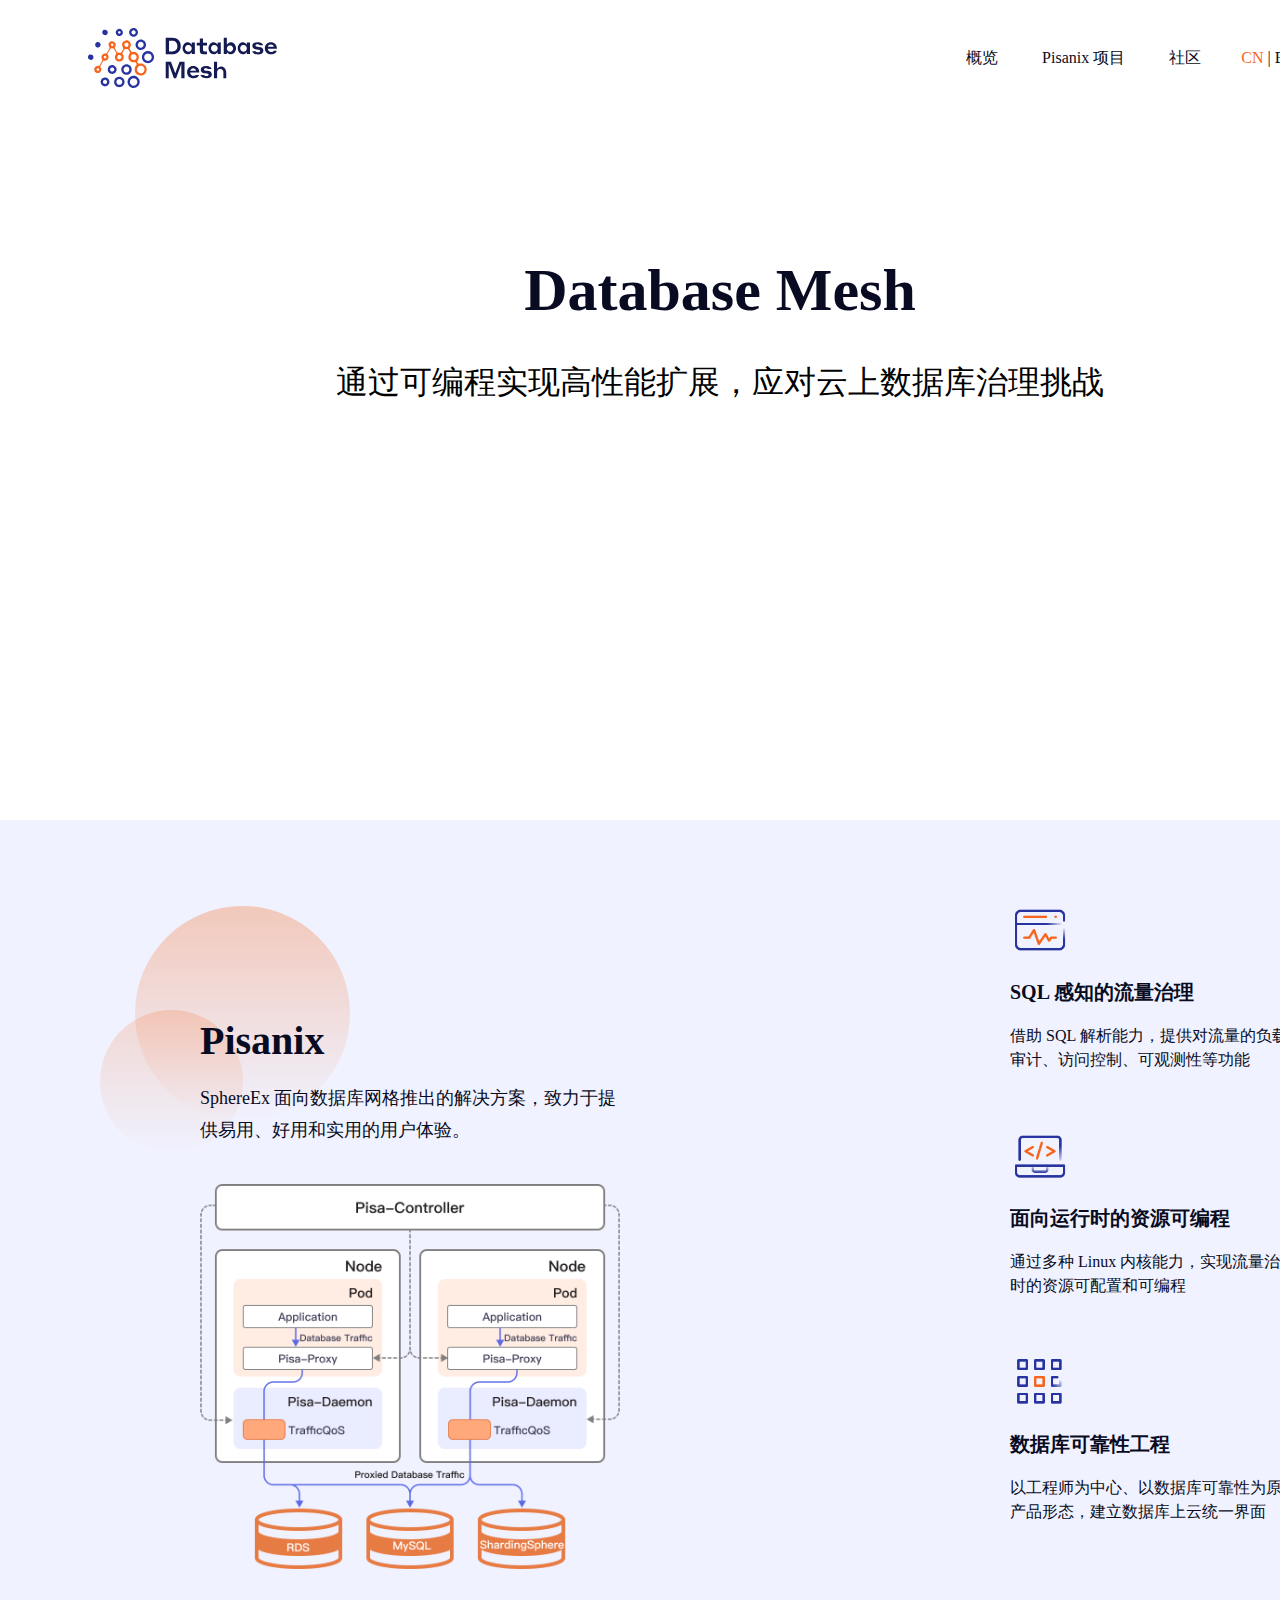
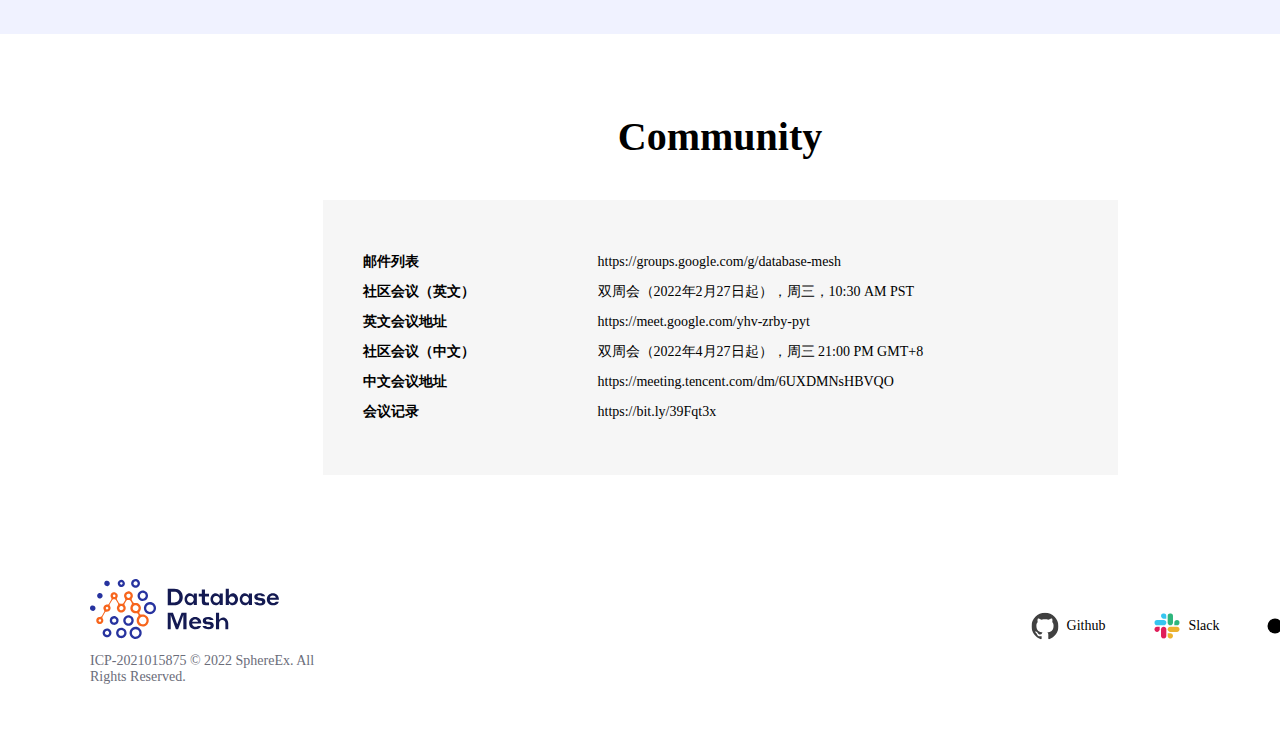
==== index_zh.html @ c69a696e "feat:update zh content" ====
<!--
 * @Author: your name
 * @Date: 2022-04-26 18:45:54
 * @LastEditTime: 2022-05-18 14:21:58
 * @LastEditors: Please set LastEditors
 * @Description: 打开koroFileHeader查看配置 进行设置: https://github.com/OBKoro1/koro1FileHeader/wiki/%E9%85%8D%E7%BD%AE
 * @FilePath: /discourse/Users/david/Documents/expmle/official-site/index_zh.html
-->
<html lang="en">
<head>
    <meta charset="UTF-8" />
    <meta http-equiv="X-UA-Compatible" content="IE=edge" />
    <meta name="viewport" content="width=device-width,initial-scale=1.0,maximum-scale=1.0,user-scalable=0" />
    <title>Database Mesh</title>
    <link rel="icon" href="/favicon/favicon-32x32.png">
    <link rel="stylesheet" href="./style/style.css">
</head>
<body>
    <nav>
        <div class="wrap">
            <img src="images/Logo Group.svg" alt="logo" class="logo"/>
            <div class="links">
                <div class="menu">
                    <a href="#overview">概览</a>
                    <a href="#pisanix">Pisanix 项目</a>
                    <a href="#community">社区</a>
                </div>
                <div class="lang">
                    <a class="active" href="#">CN</a>
                    <span>|</span>
                    <a href="/index.html">EN</a>
                </div>
                <a href="https://github.com/database-mesh/pisanix" class="github">
                    <img src="https://img.shields.io/github/stars/database-mesh/pisanix.svg?style=social&label=Star"/>
                </a>
            </div>
            <div class="iconMenu"></div>
        </div>
    </nav>

    <section class="overview" id="overview">
        <div class="banner" id="banner"></div>
        <div class="wrap content">
            <h2 class="title">Database Mesh</h2>
            <!-- <p class="sub-title">What is Database Mesh ?</p> -->
            <p class="sub-title">通过可编程实现高性能扩展，应对云上数据库治理挑战</p>
            <!-- <p>减轻开发人员的心智负担，提高开发效率，提供透明和无感的数据库基础设施使用体验 
                以可配置、可插拔、可编程的方式，实现一个覆盖数据库流量、运行时资源和稳定性保障等方面的治理框架 
                为异构数据源、云原生数据库、分布式数据库和 Serverless 数据库等数据库领域的典型场景提供标准的使用界面</p> -->
        </div>
    </section>
    
    <section class="pisanix" id="pisanix">
        <div class="wrap">
            <div class="pisanix-introduce">
                <h3>Pisanix</h3>
                <p>SphereEx 面向数据库网格推出的解决方案，致力于提供易用、好用和实用的用户体验。</p>
                <!-- <div>
                    <img src="images/pisanix-arch.png" />
                </div> -->
                <img src="images/pisanix-arch.png" />
            </div>
            <div class="features">
                <div class="features-item">
                    <img src="images/pisanix-ico1.png" />
                    <p class="title">SQL 感知的流量治理</p>
                    <p>借助 SQL 解析能力，提供对流量的负载均衡、审计、访问控制、可观测性等功能 </p>
                </div>
                <div class="features-item">
                    <img src="images/pisanix-ico2.png" />
                    <p class="title">面向运行时的资源可编程</p>
                    <p>通过多种 Linux 内核能力，实现流量治理运行时的资源可配置和可编程</p>
                </div>
                <div class="features-item">
                    <img src="images/DBRE.png" />
                    <p class="title">数据库可靠性工程</p>
                    <p>以工程师为中心、以数据库可靠性为原则设计产品形态，建立数据库上云统一界面</p>
                </div>
            </div>
        </div>
    </section>

    <section class="wrap community" id="community">
        <h3>Community</h3>
        <div class="content">
            <p>
                <span>邮件列表</span>
                https://groups.google.com/g/database-mesh
            </p>
            <p>
                <span>社区会议（英文）</span>
                双周会（2022年2月27日起），周三，10:30 AM PST
            </p>
            <p><span>英文会议地址</span>https://meet.google.com/yhv-zrby-pyt</p>
            <p>
                <span>社区会议（中文）</span>
                双周会（2022年4月27日起），周三 21:00 PM GMT+8
            </p>
            <p><span>中文会议地址</span>https://meeting.tencent.com/dm/6UXDMNsHBVQO</p>
            <!-- <p>
                <span>Meeting invite</span>
                https://meet.google.com/yhv-zrby-pyt
            </p> -->
            <p>
                <span>会议记录</span>
                https://bit.ly/39Fqt3x
            </p>
        </div>
    </section>

    <footer>
        <div class="wrap">
            <div class="links">
                <a href="https://github.com/database-mesh"><img src="./images/github.svg" /> Github</a>
                <!-- <a href=""><img src="./images/twitter.svg" /> Twitter</a> -->
                <a href="https://databasemesh.slack.com"><img src="./images/slack.svg" /> Slack</a>
                <a href="https://medium.com/@database-mesh"><img src="./images/medium.svg" /> Medium</a>
                <!-- <a href=""><img src="./images/linkedin.svg" /> LinkedIn</a> -->
            </div>
            <div class="copyright">
                <img src="images/Logo Group.svg" />
                <p>ICP-2021015875
                    © 2022 SphereEx. All Rights Reserved.</p>
            </div>
        </div>
    </footer>

    <div class="mobileMenu">
        <header>
            <img src="images/Logo Group.svg" />
            <div class="close"></div>
        </header>
        <div class="mobile-menu-list">
            <a href="#overview">Overview</a>
            <a href="#pisanix">Pisanix</a>
            <a href="#community">Community</a>
        </div>
        <div class="lang-select">
            <span>Language</span>
            <div class="arrow-icon"></div>
        </div>
        <div class="lang-list">
            <a href="./index.html">EN</a>
            <a href="#">CN</a>
        </div>
        <a href="https://github.com/database-mesh/pisanix" class="github">
            <img src="https://img.shields.io/github/stars/database-mesh/pisanix.svg?style=social&label=Star"/>
        </a>
    </div>

    <script src="https://cdn.bootcdn.net/ajax/libs/jquery/3.2.1/jquery.min.js"></script>
  <script src="https://cdn.bootcdn.net/ajax/libs/three.js/r56/three.min.js"></script>
  <script type="text/javascript">
  var SEPARATION = 100,
    AMOUNTX = 50,
    AMOUNTY = 50;

  var container;
  var camera,
    scene,
    renderer;

  var particles,
    particle,
    count = 0;

  var mouseX = -800,
    mouseY = -500;

  var windowHalfX = window.innerWidth / 2;
  var windowHalfY = window.innerHeight / 2;


  function init(dom) {
    container = dom
    camera = new THREE.PerspectiveCamera(75, window.innerWidth / window.innerHeight, 1, 10000);
    camera.position.z = 1000;
    scene = new THREE.Scene();
    particles = new Array();
    var PI2 = Math.PI * 2;
    var material = new THREE.ParticleCanvasMaterial({
      color: '#f6651c',
      program: function(context) {
        context.beginPath();
        context.arc(0, 0, 1, 0, PI2, true);
        context.fill();
      }
    });
    var i = 0;
    for (var ix = 0; ix < AMOUNTX; ix++) {
      for (var iy = 0; iy < AMOUNTY; iy++) {
        particle = particles[i++] = new THREE.Particle(material);
        particle.position.x = ix * SEPARATION - ((AMOUNTX * SEPARATION) / 2);
        particle.position.z = iy * SEPARATION - ((AMOUNTY * SEPARATION) / 2);
        scene.add(particle);
      }
    }
    renderer = new THREE.CanvasRenderer();
    renderer.setSize(window.innerWidth, window.innerHeight);
    container.appendChild(renderer.domElement);
    // document.addEventListener('mousemove', onDocumentMouseMove, false);
    // document.addEventListener('touchstart', onDocumentTouchStart, false);
    // document.addEventListener('touchmove', onDocumentTouchMove, false);
    window.addEventListener('resize', onWindowResize, false);
  }

  function onWindowResize() {
    windowHalfX = window.innerWidth / 2;
    windowHalfY = window.innerHeight / 2;
    camera.aspect = window.innerWidth / window.innerHeight;
    camera.updateProjectionMatrix();
    renderer.setSize(window.innerWidth, window.innerHeight);
  }

  function onDocumentMouseMove(event) {
    mouseX = event.clientX - windowHalfX;
    mouseY = event.clientY - windowHalfY;
  }

  function onDocumentTouchStart(event) {
    if (event.touches.length === 1) {
      event.preventDefault();
      mouseX = event.touches[0].pageX - windowHalfX;
      mouseY = event.touches[0].pageY - windowHalfY;
    }
  }

  function onDocumentTouchMove(event) {
    if (event.touches.length === 1) {
      event.preventDefault();
      mouseX = event.touches[0].pageX - windowHalfX;
      mouseY = event.touches[0].pageY - windowHalfY;
    }
  }

  function animate() {
    requestAnimationFrame(animate);
    render();
  }

  function render() {
    camera.position.x += (mouseX - camera.position.x) * .05;
    camera.position.y += (-mouseY - camera.position.y) * .05;
    camera.lookAt(scene.position);
    var i = 0;
    for (var ix = 0; ix < AMOUNTX; ix++) {
      for (var iy = 0; iy < AMOUNTY; iy++) {
        particle = particles[i++];
        particle.position.y = (Math.sin((ix + count) * 0.3) * 50) + (Math.sin((iy + count) * 0.5) * 50);
        particle.scale.x = particle.scale.y = (Math.sin((ix + count) * 0.3) + 1) * 2 + (Math.sin((iy + count) * 0.5) + 1) * 2;
      }
    }
    renderer.render(scene, camera);
    count += 0.1;
  }
  let renderAnimation = (container) => {
    init(container);
    animate();
  }
  let domContainer = document.getElementById('banner')
  let a = renderAnimation(domContainer)

  let mobileMenu = $('.mobileMenu'),
  langList = $('.lang-list')
  $('.iconMenu').click(function(){
    mobileMenu.show()
  })

  mobileMenu.find('.close').click(function(){
    mobileMenu.hide()
  })
  
  $('.lang-select').click(function(){
      $(this).toggleClass('active')
      langList.toggleClass('show')
  })

  $('.mobileMenu a').click(function(){
    mobileMenu.hide()
  })
  </script>
</body>
</html>
---- style/style.css ----
@import url('./normalize.css');
*{
    touch-action:pan-y;
}
body{
    font-family: PingFang SC-Regular, PingFang SC;
    font-weight: 400;
    color: #000000;
    font-size: 14px;
}
.wrap{
    width:1440px;
    margin:0 auto;
    box-sizing: border-box;
}

nav{
    height:116px;
}
nav .wrap{
    height: 100%;
    box-sizing: border-box;
    padding:0 88px;
    display: flex;
    justify-content: space-between;
    align-items: center;
}
nav .logo{
    width: 190px;
    height: 60px;
}
nav .links{
    display: flex;
    font-size: 16px;
    color:#080B22;
}
nav .links a{
    color:#080B22;
    text-decoration: none;
}
nav .links a:hover,nav .links a.active{
    color:#F6651C;
}
nav .links .menu a{
    margin-right: 40px;
}
nav .links .github{
    margin-left: 40px;
}
nav .iconMenu{
    display: none;
    width: 40px;
    height: 40px;
    background: url('../images/menu.svg') no-repeat;
}

.overview {
    height: 684px;
    overflow: hidden;
    position: relative;
    align-items: center;
}
.overview .banner{
    position:absolute;
    height: 684px;
    box-shadow: 0 -10px 10px 5px #fff inset;
    top:100px;
}
.overview .content{
    padding:0 250px;
    text-align: center;
    position: relative;
    z-index: 2;
}

.overview .content .title{
    font-size: 60px;
    font-weight: bold;
    color: #080B22;
    line-height: 80px;
    margin-top:134px;
    margin-bottom: 30px;
}
.overview .content p{
    font-size: 16px;
    line-height: 22px;
}
.overview .content .sub-title{
    font-size: 32px;
    line-height: 40px;
}

.pisanix{
    margin-top: 20px;
    background-color: #F0F2FF;
}

.pisanix .wrap{
    display: flex;
    padding:80px 100px 56px 100px;
    background:url('../images/Group\ 1027.svg') no-repeat 100px 86px;
    justify-content: space-between;
    color: #080B22;
}

.pisanix .pisanix-introduce{
    width: 420px;
    padding:118px 0 0 100px;
}

.pisanix .pisanix-introduce h3{
    font-size: 40px;
    margin:0;
}

.pisanix .pisanix-introduce p{
    font-size: 18px;
    line-height: 32px;
}

.pisanix .pisanix-introduce img{
    width: 100%;
    margin-top:20px;
}

.pisanix .features-item{
    width: 330px;
    margin-left: 30px;
    margin-bottom: 54px;
}
.pisanix .features-item img{
    width: 60px;
}
.pisanix .features-item .title{
    font-size: 20px;
    font-weight: bold;
}
.pisanix .features-item p{
    font-size: 16px;
    line-height: 24px;
}


.community{
    padding:80px 0 0;
}
.community h3{
    font-size: 40px;
    font-weight: bold;
    text-align: center;
    margin:0 0 40px;
}
.community .content{
    width: 715px;
    background-color: #F6F6F6;
    padding:40px;
    margin: 0 auto;
}
.community .content p span{
    float:left;
    width: 195px;
    margin-right: 40px;
    font-weight: bold;
}

footer{
    margin-top:80px;
    margin-bottom: 40px;
}
footer .wrap{
    display: flex;
    justify-content: space-between;
    flex-direction: row-reverse;
    align-items: center;
    padding:0 90px;
}
footer links{

}
footer .links a{
    color: #000000;
    text-decoration: none;
    margin-right: 40px;
}
footer .links a:last-child{
    margin-right: 0;
}
footer .links a img{
    vertical-align: middle;
    height: 36px;
    margin-top:-2px;
}
footer .copyright{
    width: 250px;
    color: #6B6D7A;
    margin-top: 24px;
}

.mobileMenu{
    position: fixed;
    z-index: 88888;
    left: 0;
    top: 0;
    right: 0;
    bottom: 0;
    background-color: white;
    overflow: auto;
    display: none;
}
.mobileMenu header{
    padding:20px;
    display: flex;
    justify-content: space-between;
    align-items: center;
}
.mobileMenu header img{
    height: 38px;
}
.mobileMenu header .close{
    width: 40px;
    height: 40px;
    background: url('../images/x.svg') no-repeat;
    cursor: pointer;
}
.mobileMenu .mobile-menu-list{
    padding:24px;
}
.mobileMenu .mobile-menu-list a{
    display: block;
    height: 50px;
    line-height: 50px;
    color:#000;
    font-size: 16px;
    text-decoration: none;
}

.mobileMenu .lang-select{
    padding:0 24px;
    display: flex;
    justify-content: space-between;
    height: 50px;
    font-size: 16px;
    align-items: center;
}
.mobileMenu .lang-select .arrow-icon{
    background: url('../images/arrow.svg') no-repeat center center;
    width: 40px;
    height: 40px;
    transition: all .3s ease;
}
.mobileMenu .lang-select.active .arrow-icon{
    transform: rotate(90deg);
}
.mobileMenu .lang-list{
    padding:0 48px;
    height: 0;
    overflow: hidden;
    transition: all .3s ease;
}
.mobileMenu .lang-list.show{
    height: 100px;
}
.mobileMenu .lang-list a{
    display: block;
    height: 50px;
    line-height: 50px;
    color: #000;
    text-decoration: none;
}
.mobileMenu .github{
    display: block;
    padding:24px;
    margin-top: 10px;
}
.mobileMenu .github img{
    height: 30px;
}

@media screen and (max-width: 1200px) {
    .wrap{
        width: 100%;
    }
}
@media screen and (max-width: 900px){
    nav{
        height: 60px;
    }
    nav .wrap{
        padding:20px;
        height: auto;
    }
    nav .wrap .logo{
        height: 38px;
        width: auto;
    }
    nav .wrap .links{
        display: none;
    }
    nav .wrap .iconMenu{
        display: block;
    }

    .overview .content{
        padding:0 20px;
    }
    .overview .banner{
        top:275px;
        /* display: none; */
    }

    .pisanix{
        margin-top: 0;
    }
    .pisanix .wrap{
        padding: 80px 24px 16px;
        background-position: center 60px;
        background-size: 137px auto;
        flex-direction: column;
    }

    .pisanix .pisanix-introduce{
        width: auto;
        padding:80px 0 0;
        text-align: center;
    }

    .pisanix .pisanix-introduce h3{
        font-size: 24px;
    }

    .pisanix .pisanix-introduce p{
        line-height: 32px;
    }

    .pisanix .pisanix-introduce img{
        margin-bottom: 30px;
    }

    .pisanix .features{

    }

    .pisanix .features-item{
        margin-left: 0;
    }

    .community{
        padding-top: 40px;
    }

    .community .content{
        width: 300px;
        padding:16px;
    }

    .community .content p span{
    
        font-weight: bold;
        font-size: 14px;
        float: none;
        display: block;
        margin-bottom: 5px;
    }

    .community .content p{
        word-wrap: break-word;
        word-break: normal;
    }

    footer .wrap{
        padding: 0 24px;
        flex-direction: column;
        justify-content: left;
        align-items:flex-start;
    }

    footer .copyright img{
        height: 38px;
        margin-top: 64px;
    }
}
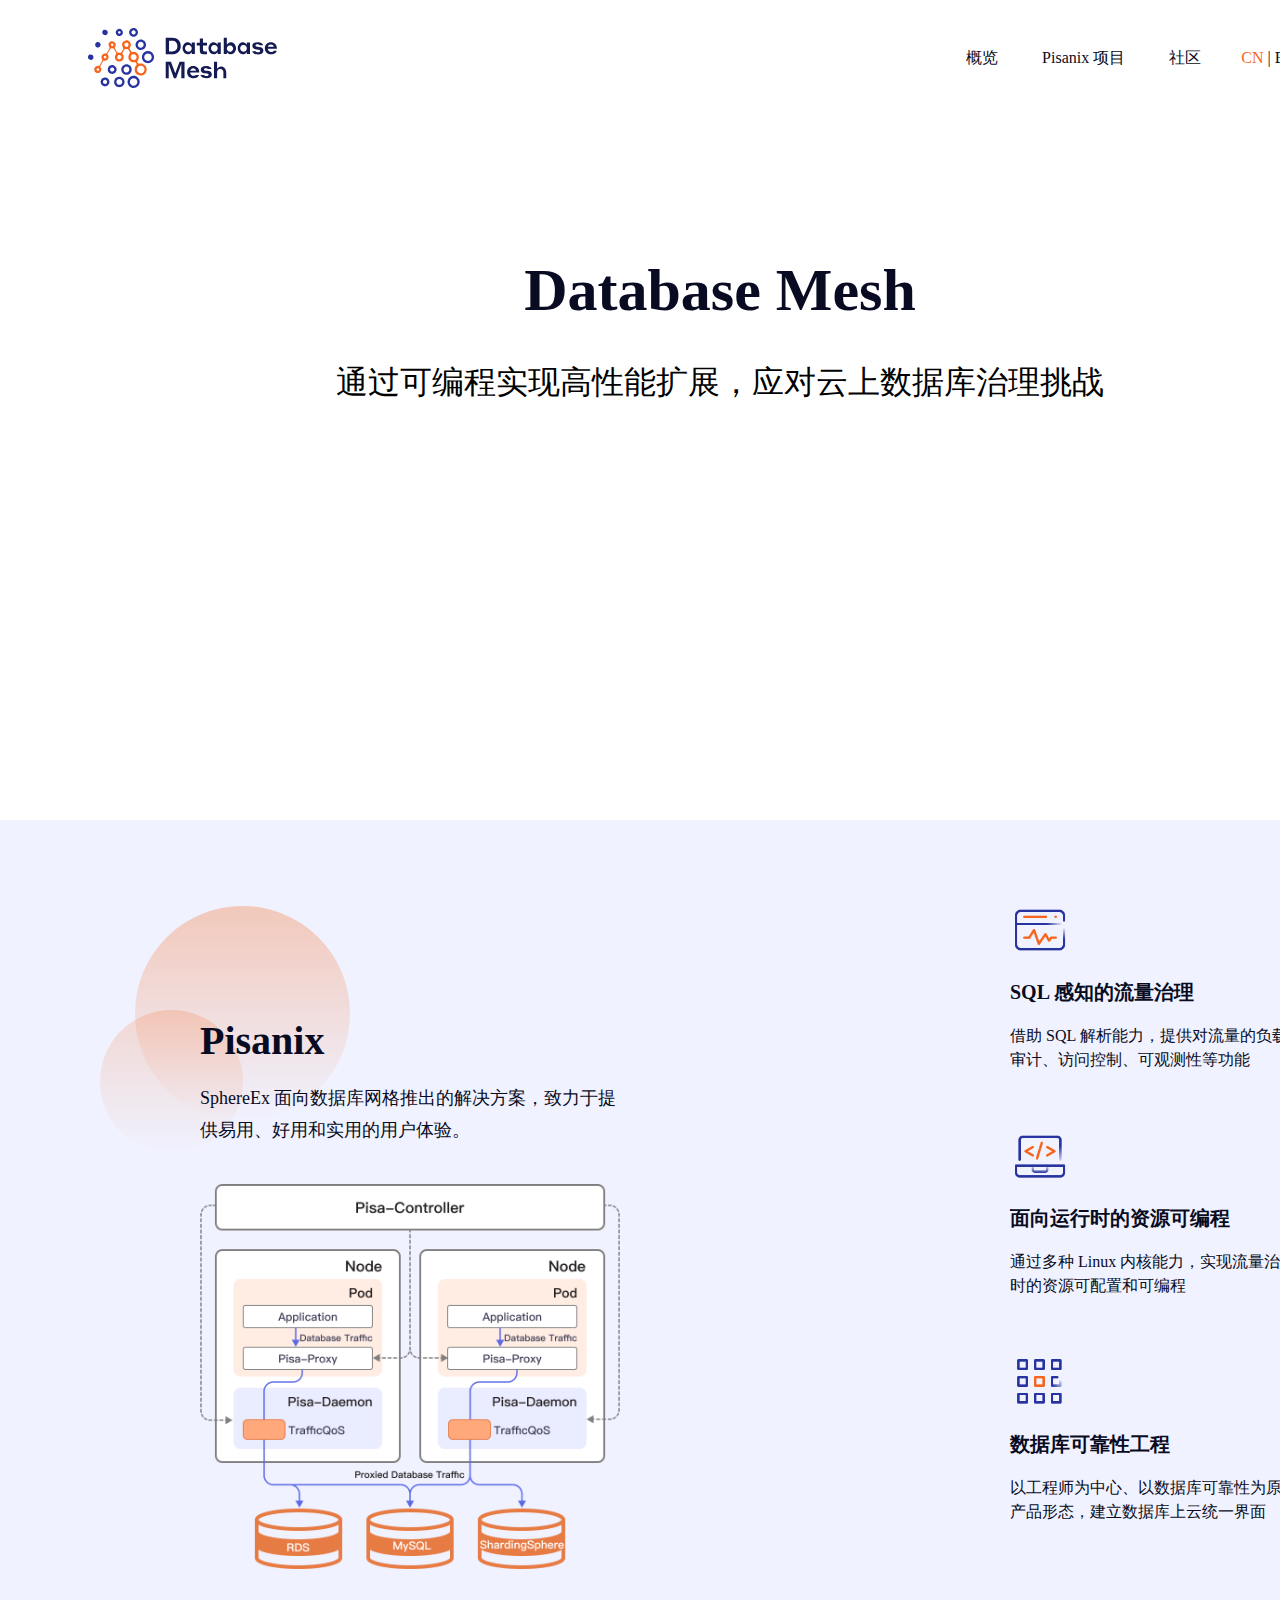
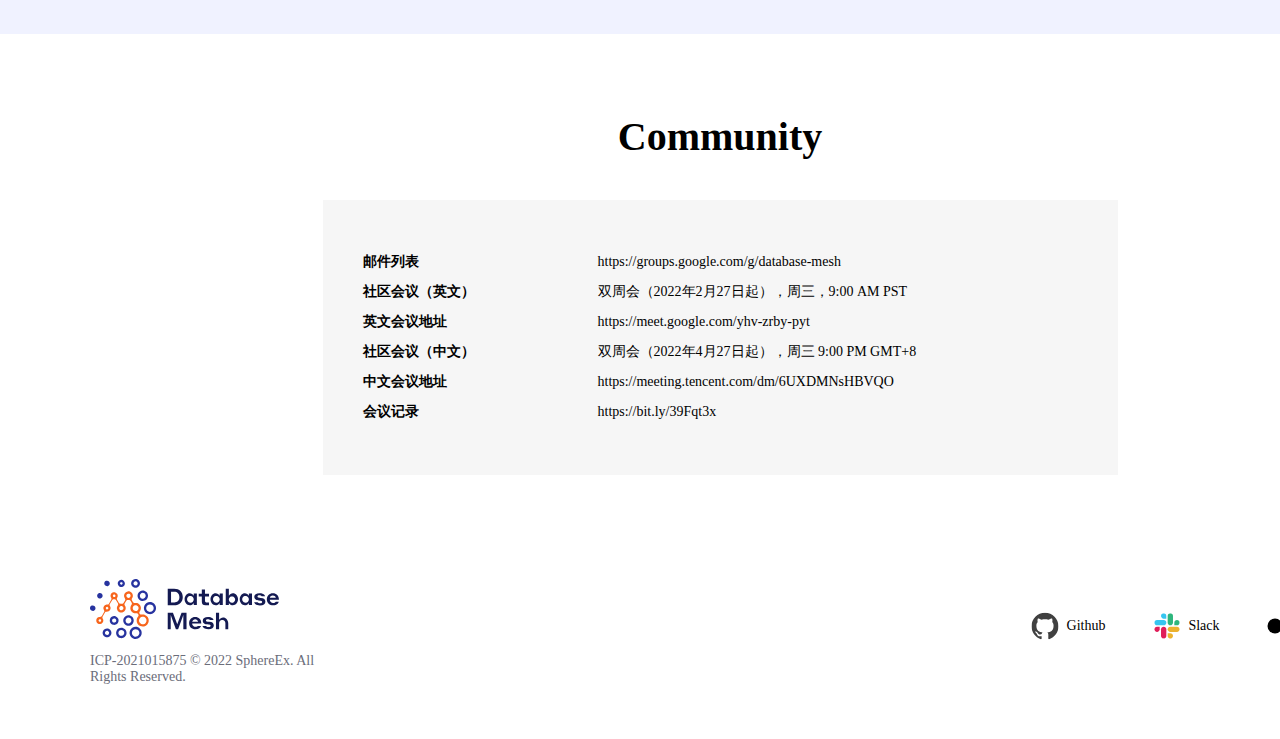
==== commit 5d833976: "feat:modify Community content" ====
--- a/index_zh.html
+++ b/index_zh.html
@@ -89,12 +89,12 @@
             </p>
             <p>
                 <span>社区会议（英文）</span>
-                双周会（2022年2月27日起），周三，10:30 AM PST
+                双周会（2022年2月27日起），周三，9:00 AM PST
             </p>
             <p><span>英文会议地址</span>https://meet.google.com/yhv-zrby-pyt</p>
             <p>
                 <span>社区会议（中文）</span>
-                双周会（2022年4月27日起），周三 21:00 PM GMT+8
+                双周会（2022年4月27日起），周三 9:00 PM GMT+8
             </p>
             <p><span>中文会议地址</span>https://meeting.tencent.com/dm/6UXDMNsHBVQO</p>
             <!-- <p>
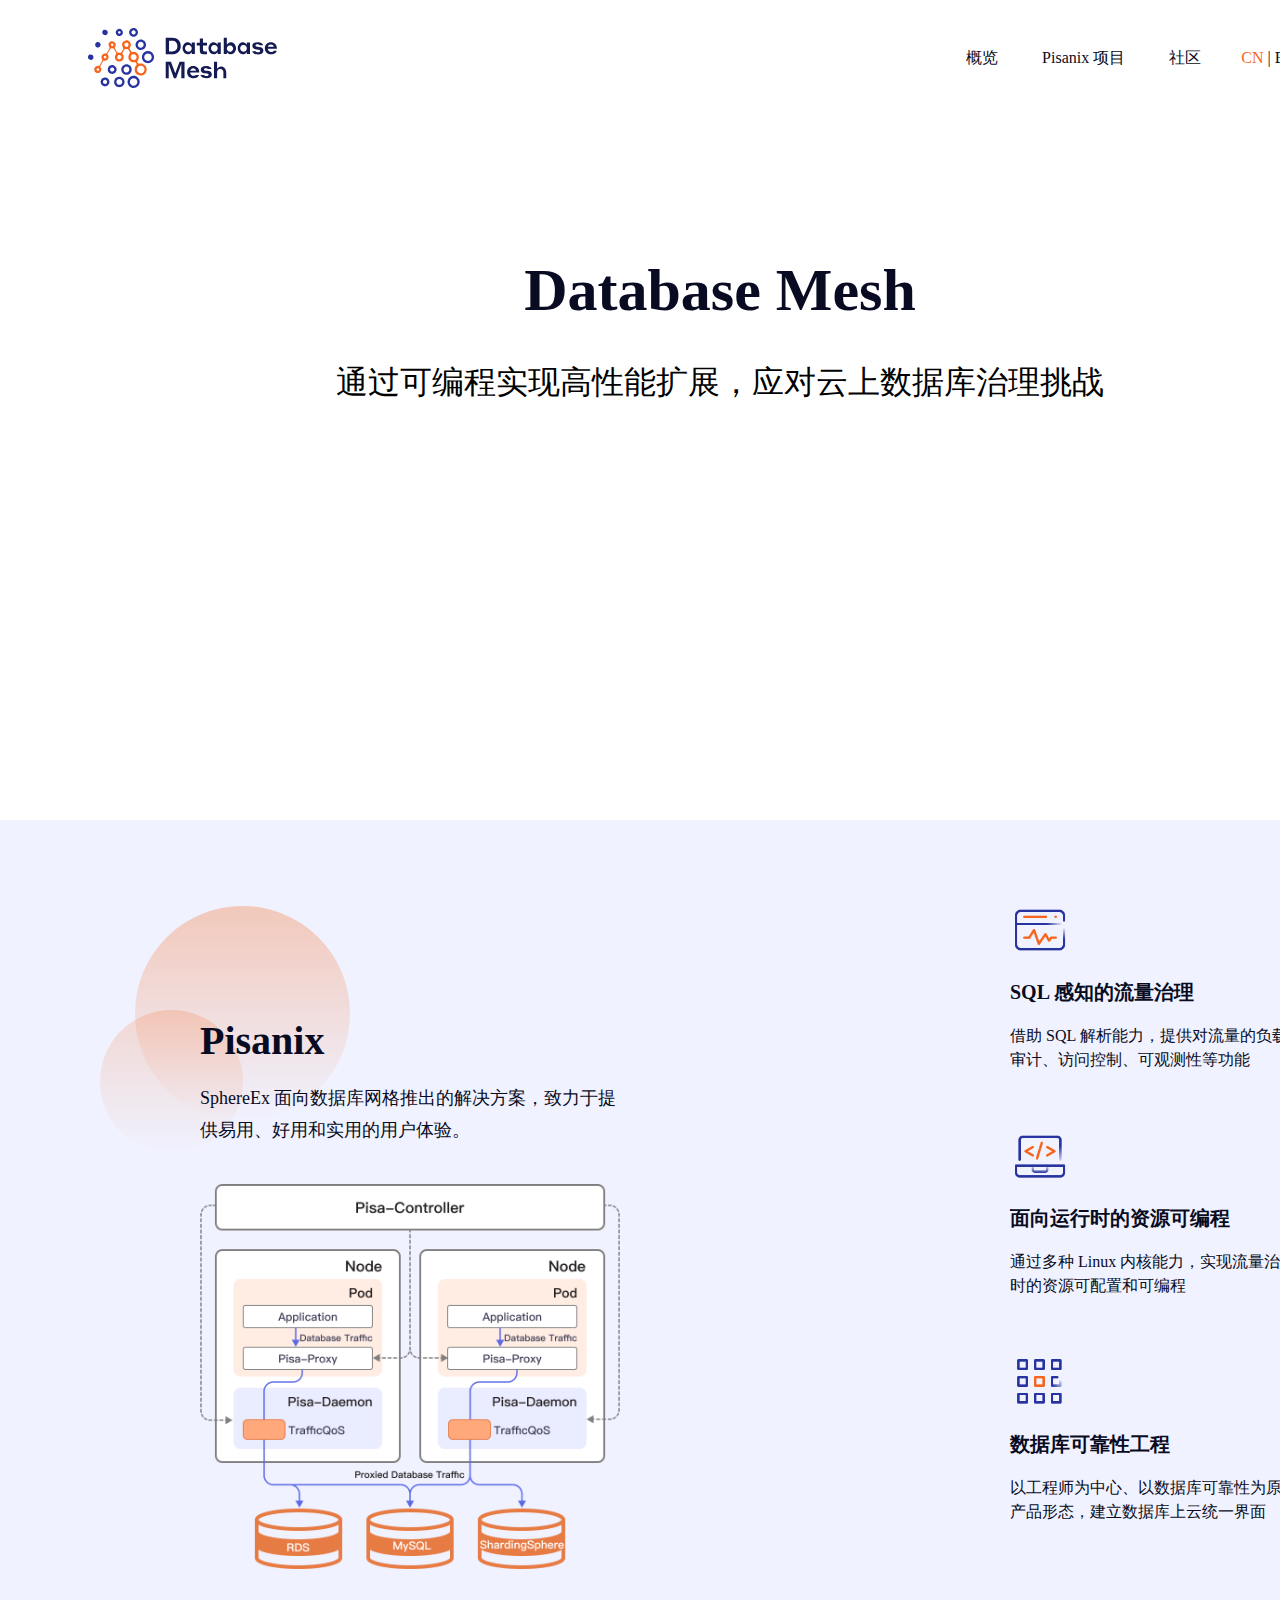
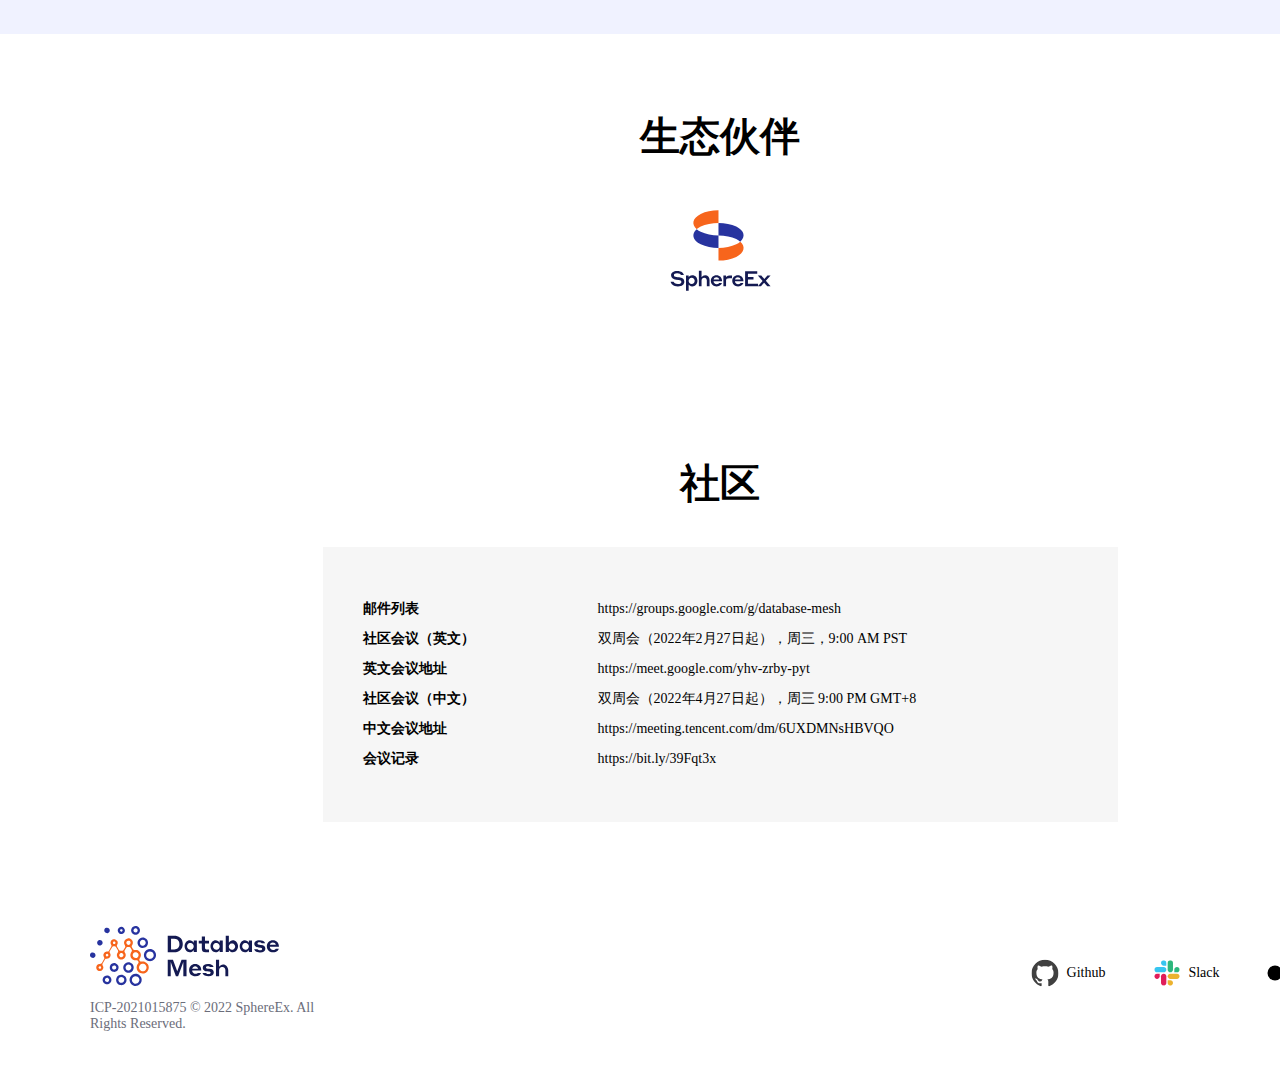
==== commit a047ba2b: "feat:add Supporters" ====
--- a/index_zh.html
+++ b/index_zh.html
@@ -80,8 +80,13 @@
         </div>
     </section>
 
+    <section class="wrap supporters">
+      <h3>生态伙伴</h3>
+      <img src="images/sphereex.svg" />
+    </section>
+
     <section class="wrap community" id="community">
-        <h3>Community</h3>
+        <h3>社区</h3>
         <div class="content">
             <p>
                 <span>邮件列表</span>
--- a/style/style.css
+++ b/style/style.css
@@ -140,11 +140,16 @@
     line-height: 24px;
 }
 
-
-.community{
+.supporters img{
+    display: block;
+    height: 101px;
+    margin: 40px auto 80px;
+}
+
+.community, .supporters{
     padding:80px 0 0;
 }
-.community h3{
+.community h3, .supporters h3{
     font-size: 40px;
     font-weight: bold;
     text-align: center;
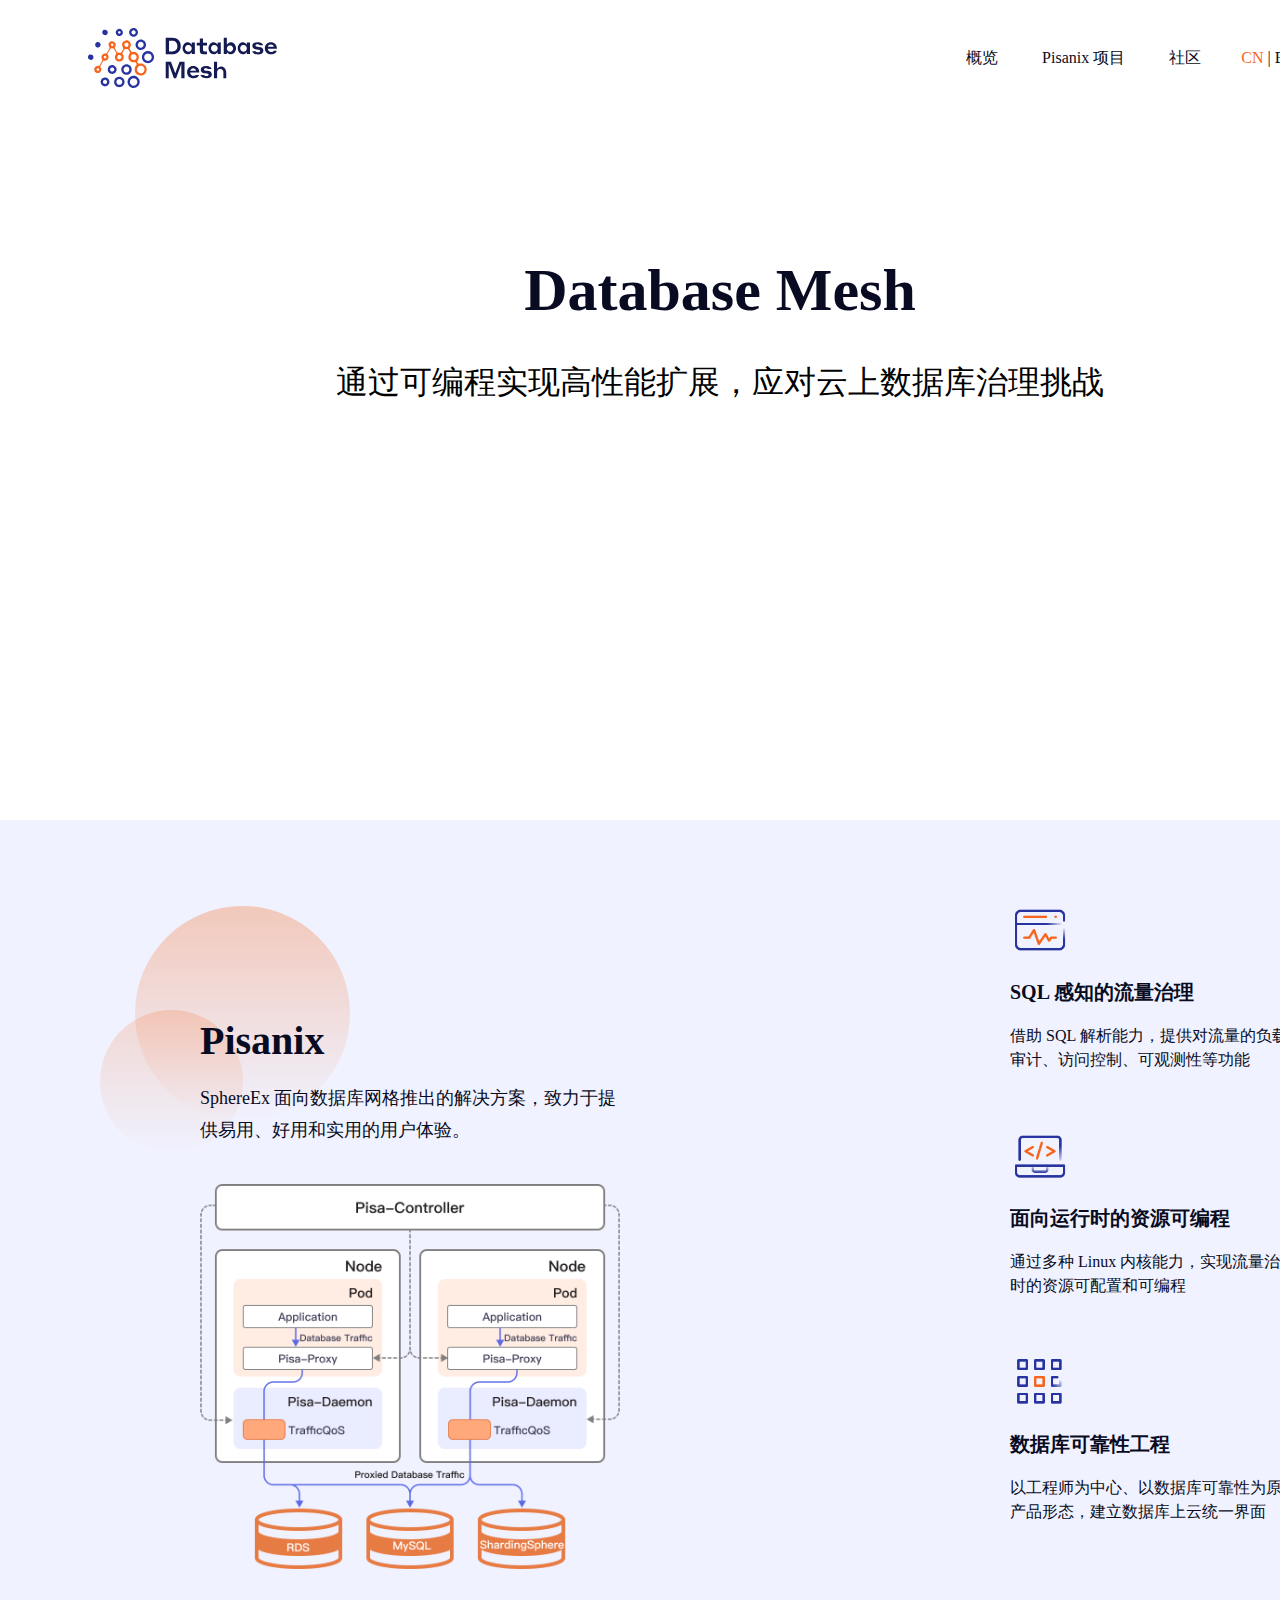
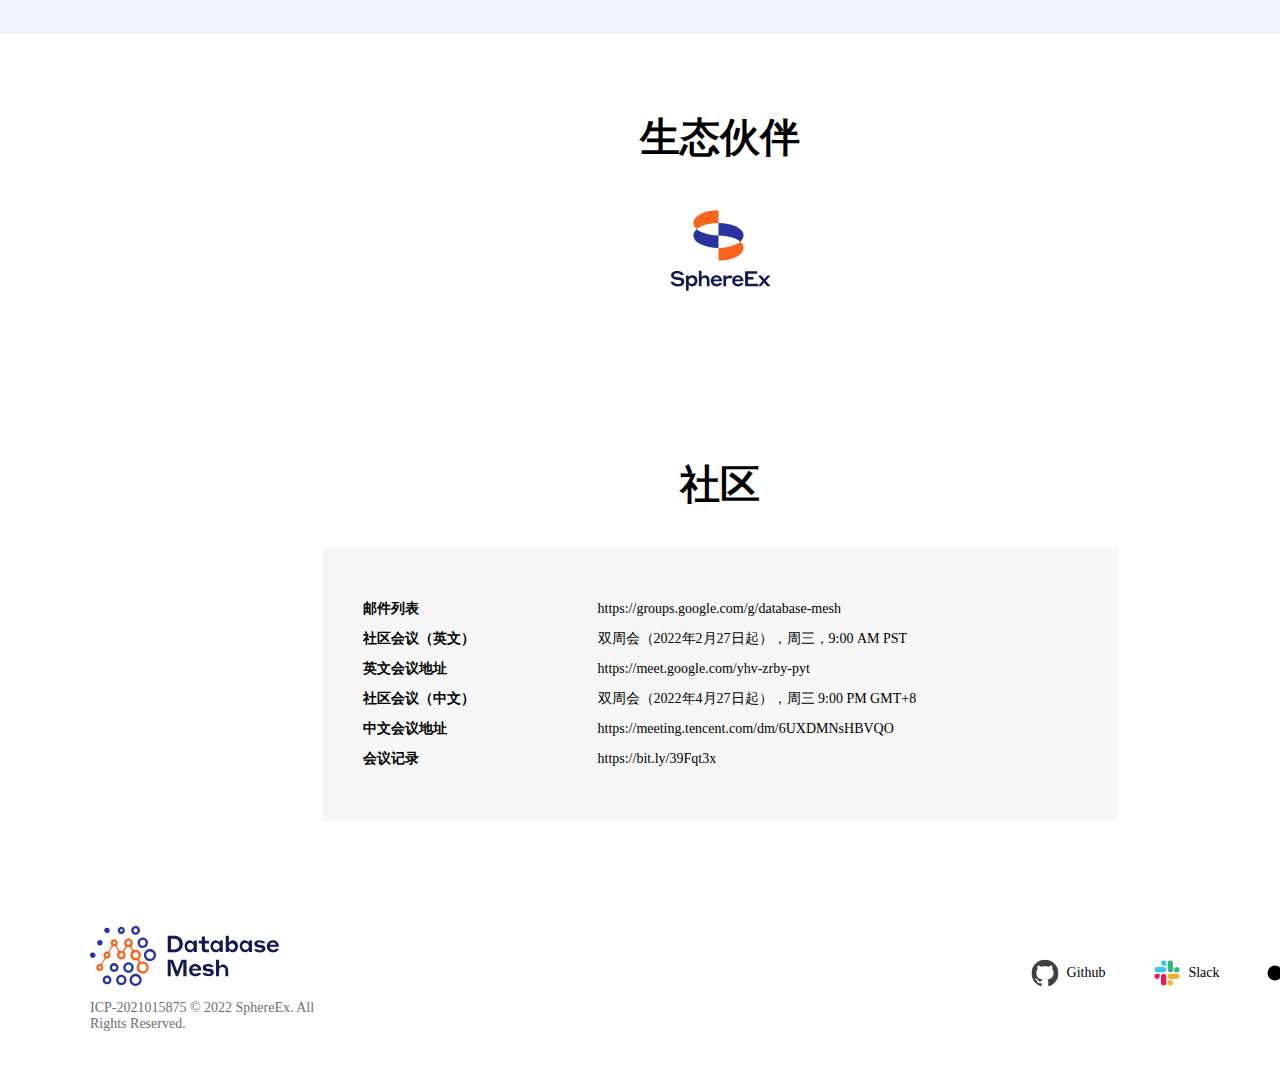
==== commit 1091f6b5: "feat:add Supporters" ====
--- a/index_zh.html
+++ b/index_zh.html
@@ -90,25 +90,25 @@
         <div class="content">
             <p>
                 <span>邮件列表</span>
-                https://groups.google.com/g/database-mesh
+                <a href="https://groups.google.com/g/database-mesh" target="_blank">https://groups.google.com/g/database-mesh</a>
             </p>
             <p>
                 <span>社区会议（英文）</span>
                 双周会（2022年2月27日起），周三，9:00 AM PST
             </p>
-            <p><span>英文会议地址</span>https://meet.google.com/yhv-zrby-pyt</p>
+            <p><span>英文会议地址</span><a href="https://meet.google.com/yhv-zrby-pyt" target="_blank">https://meet.google.com/yhv-zrby-pyt</a></p>
             <p>
                 <span>社区会议（中文）</span>
                 双周会（2022年4月27日起），周三 9:00 PM GMT+8
             </p>
-            <p><span>中文会议地址</span>https://meeting.tencent.com/dm/6UXDMNsHBVQO</p>
+            <p><span>中文会议地址</span><a href="https://meeting.tencent.com/dm/6UXDMNsHBVQO" target="_blank">https://meeting.tencent.com/dm/6UXDMNsHBVQO</a></p>
             <!-- <p>
                 <span>Meeting invite</span>
                 https://meet.google.com/yhv-zrby-pyt
             </p> -->
             <p>
                 <span>会议记录</span>
-                https://bit.ly/39Fqt3x
+                <a href="https://bit.ly/39Fqt3x" target="_blank">https://bit.ly/39Fqt3x</a>
             </p>
         </div>
     </section>
--- a/style/style.css
+++ b/style/style.css
@@ -154,12 +154,20 @@
     font-weight: bold;
     text-align: center;
     margin:0 0 40px;
+    font-family: Styrene A Web,sans-serif;
 }
 .community .content{
     width: 715px;
     background-color: #F6F6F6;
     padding:40px;
     margin: 0 auto;
+}
+.community .content a{
+    color:#000;
+    text-decoration: none;
+}
+.community .content a:hover{
+    text-decoration: underline;
 }
 .community .content p span{
     float:left;
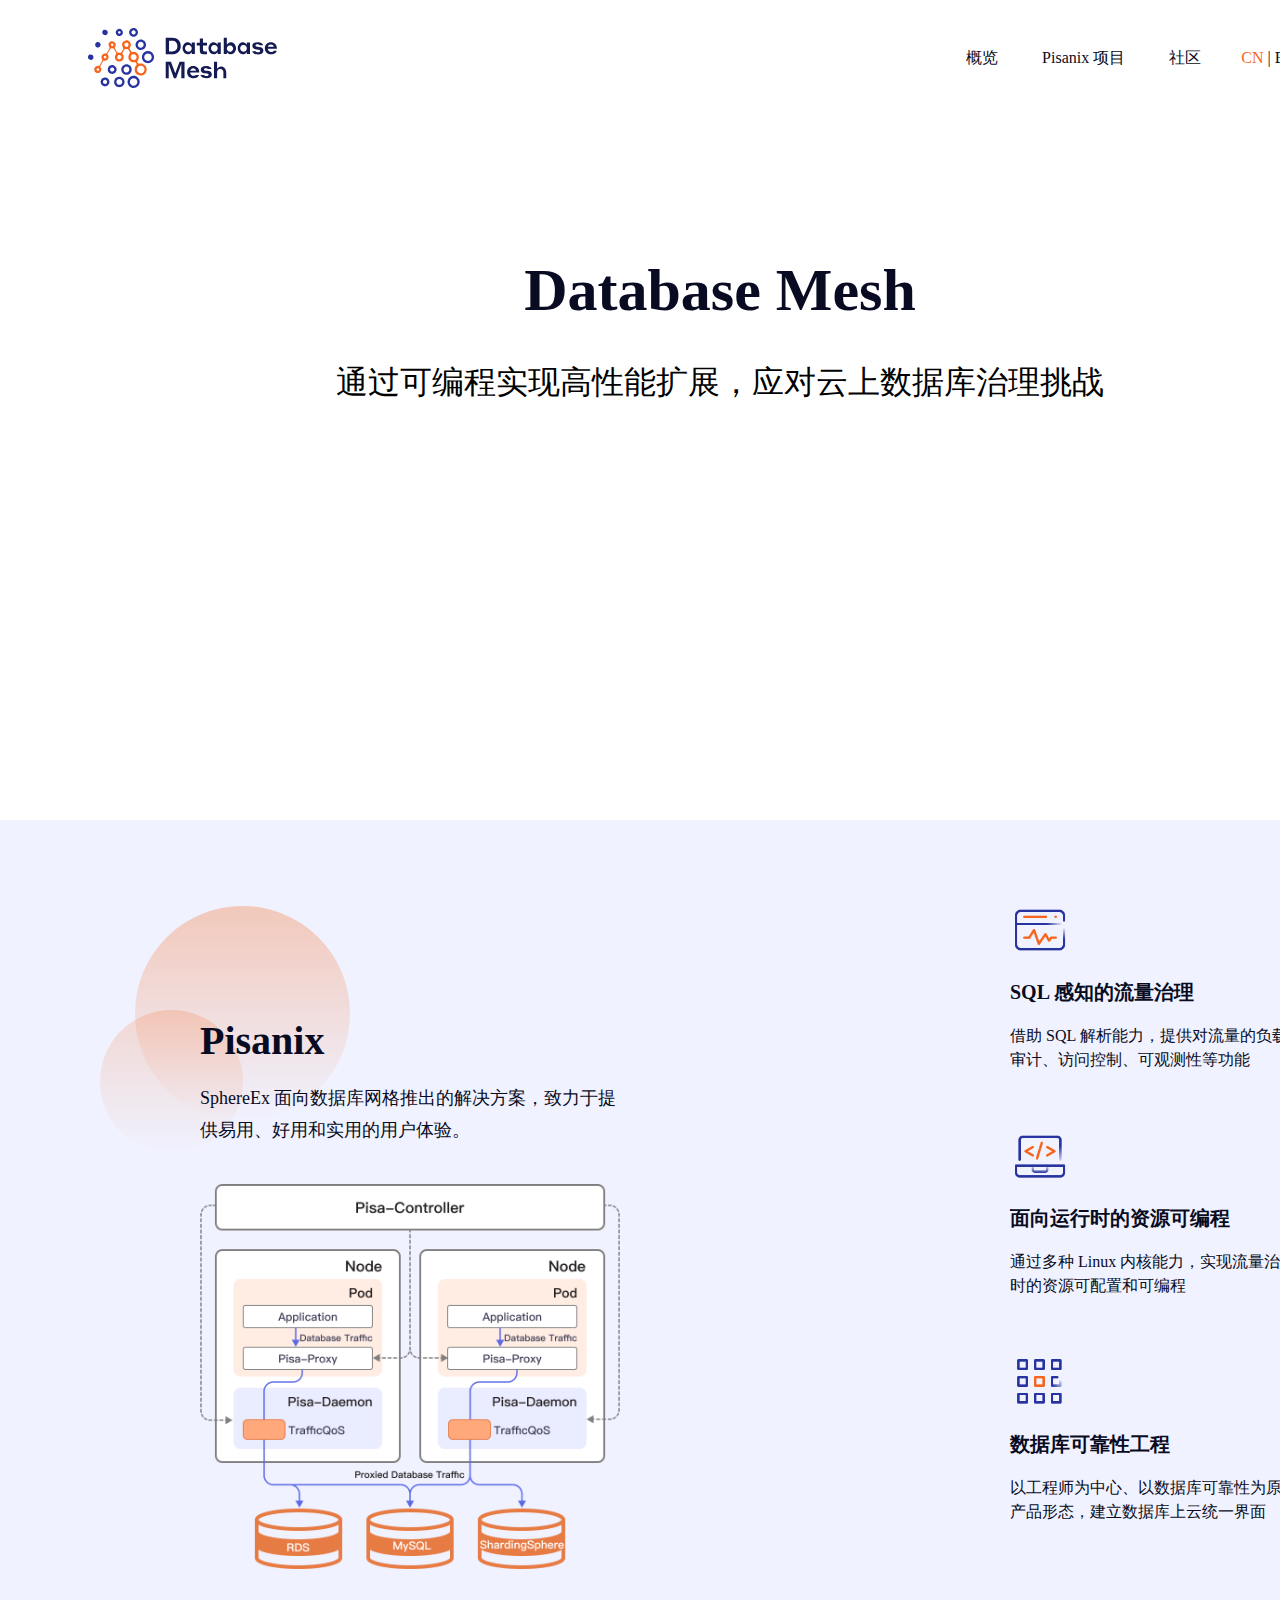
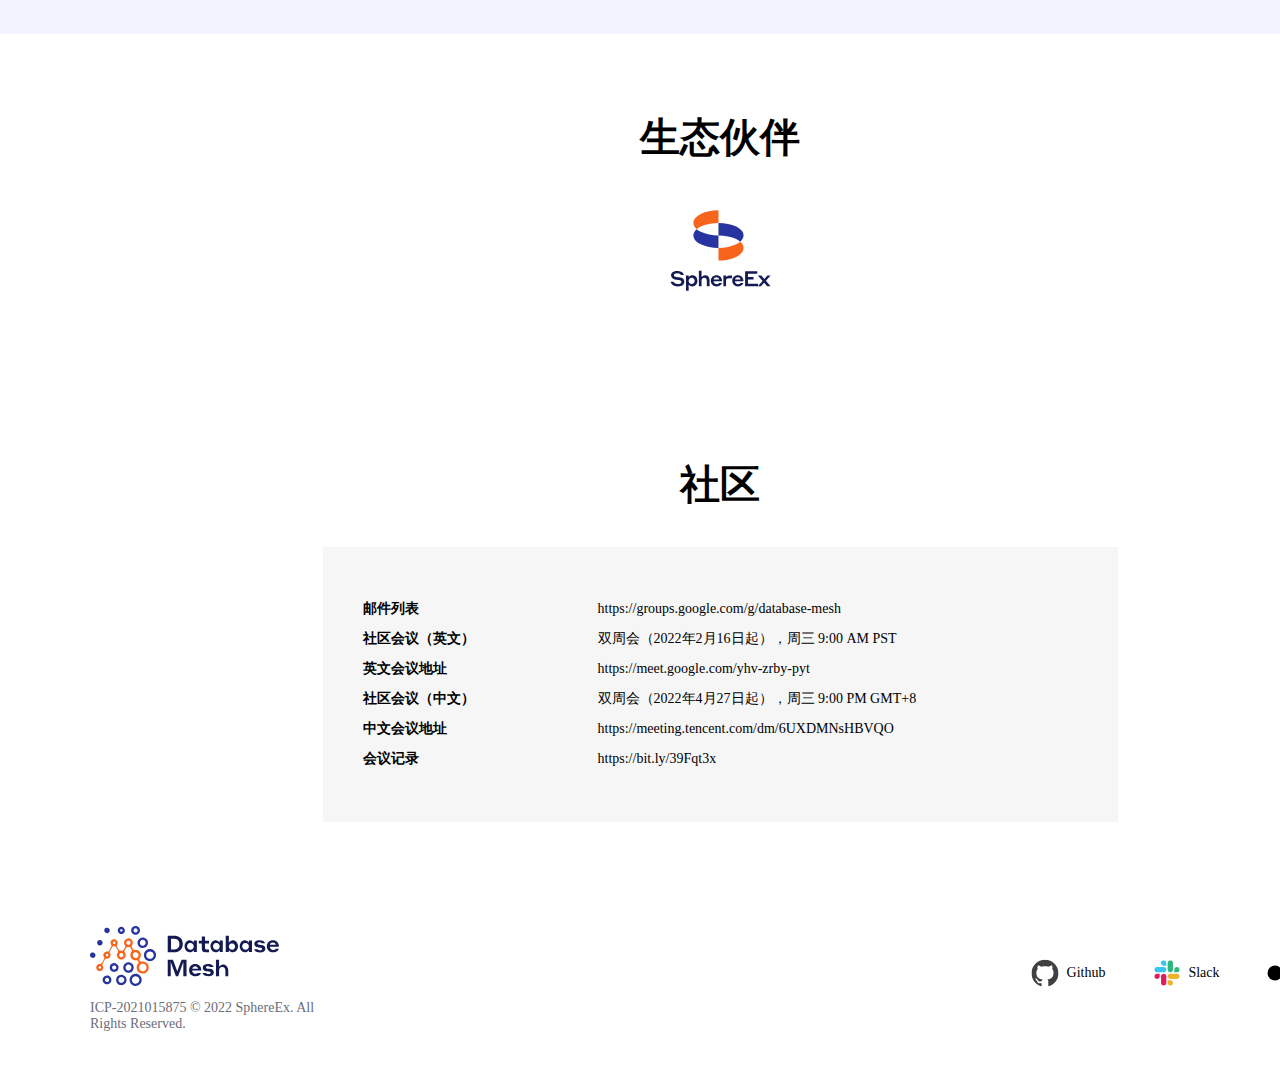
==== commit 942f50f8: "fix: dev meeting schedule" ====
--- a/index_zh.html
+++ b/index_zh.html
@@ -14,6 +14,16 @@
     <title>Database Mesh</title>
     <link rel="icon" href="/favicon/favicon-32x32.png">
     <link rel="stylesheet" href="./style/style.css">
+    <script>
+      var _hmt = _hmt || [];
+      (function() {
+        var hm = document.createElement("script");
+        hm.src = "https://hm.baidu.com/hm.js?36794c446d823cae218f5884a170dacd";
+        var s = document.getElementsByTagName("script")[0]; 
+        s.parentNode.insertBefore(hm, s);
+      })();
+      </script>
+      
 </head>
 <body>
     <nav>
@@ -94,7 +104,7 @@
             </p>
             <p>
                 <span>社区会议（英文）</span>
-                双周会（2022年2月27日起），周三，9:00 AM PST
+                双周会（2022年2月16日起），周三 9:00 AM PST
             </p>
             <p><span>英文会议地址</span><a href="https://meet.google.com/yhv-zrby-pyt" target="_blank">https://meet.google.com/yhv-zrby-pyt</a></p>
             <p>
@@ -285,4 +295,4 @@
   })
   </script>
 </body>
-</html>+</html>
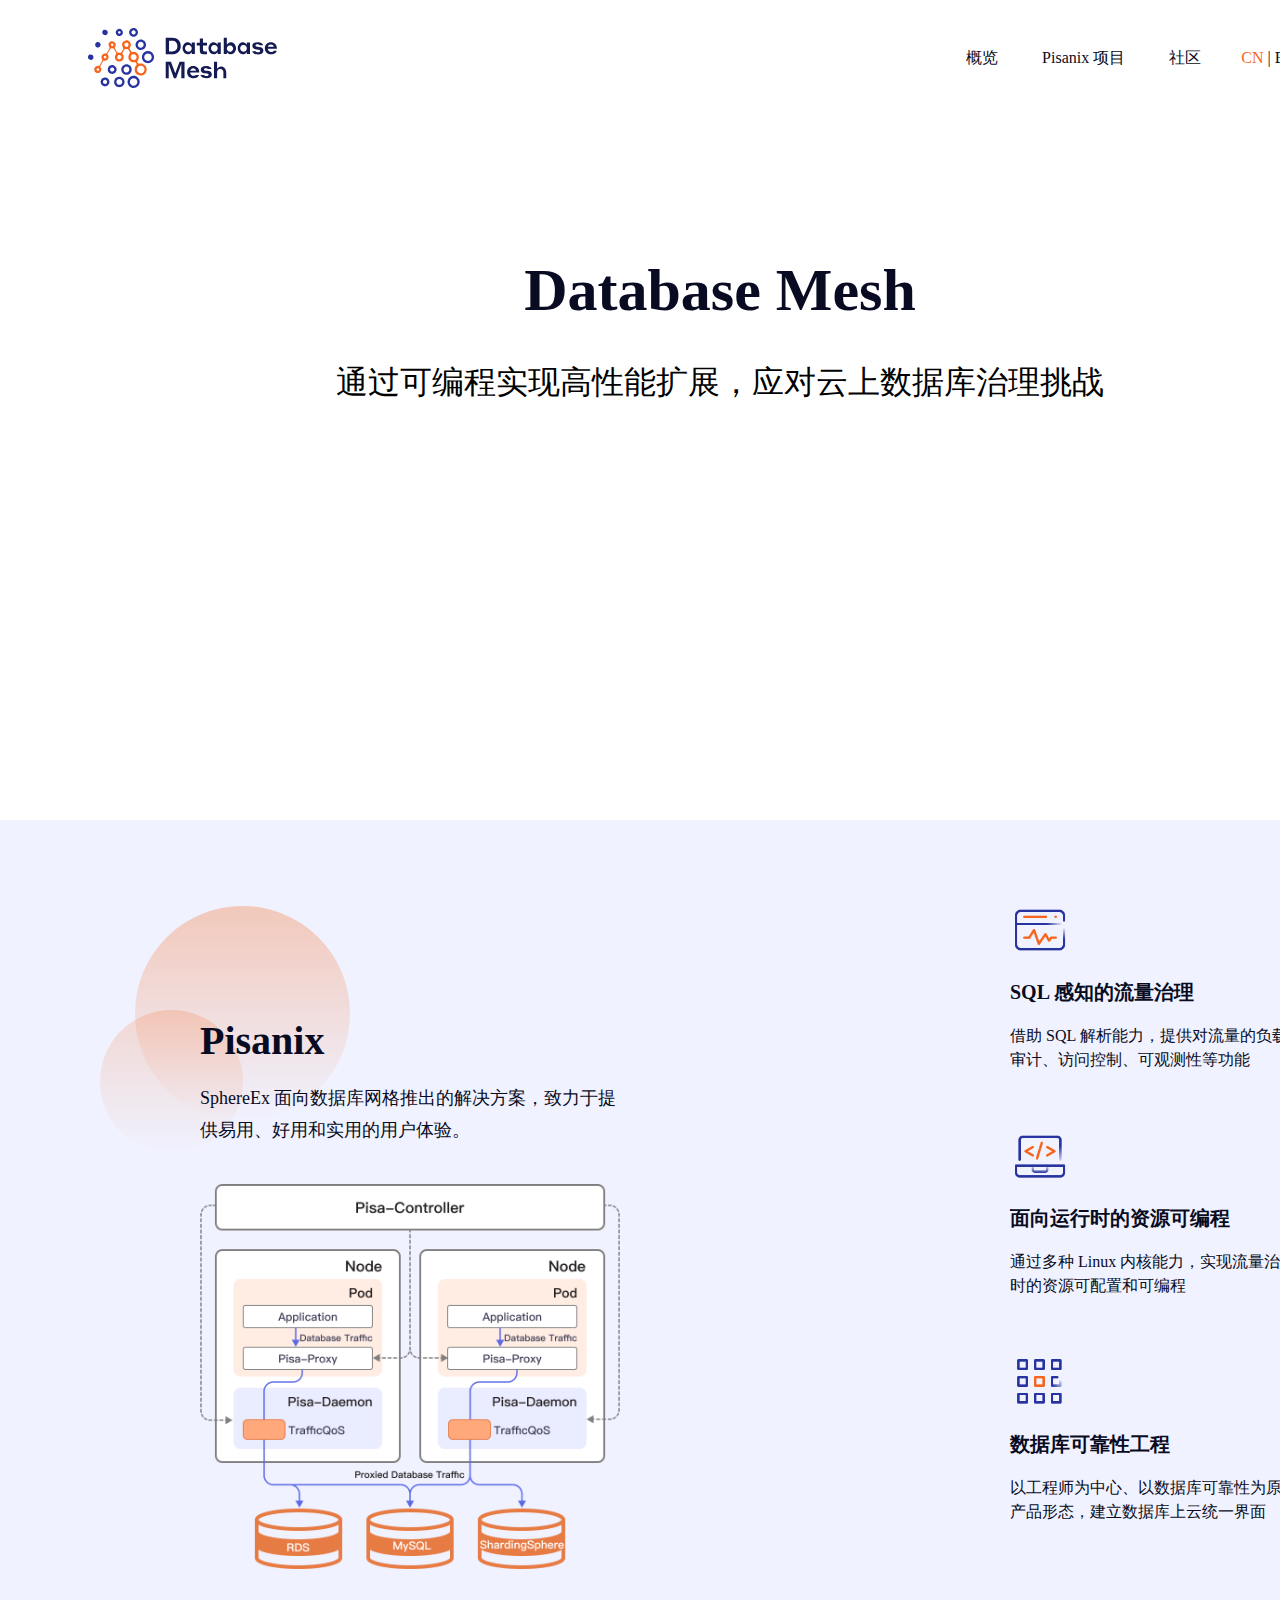
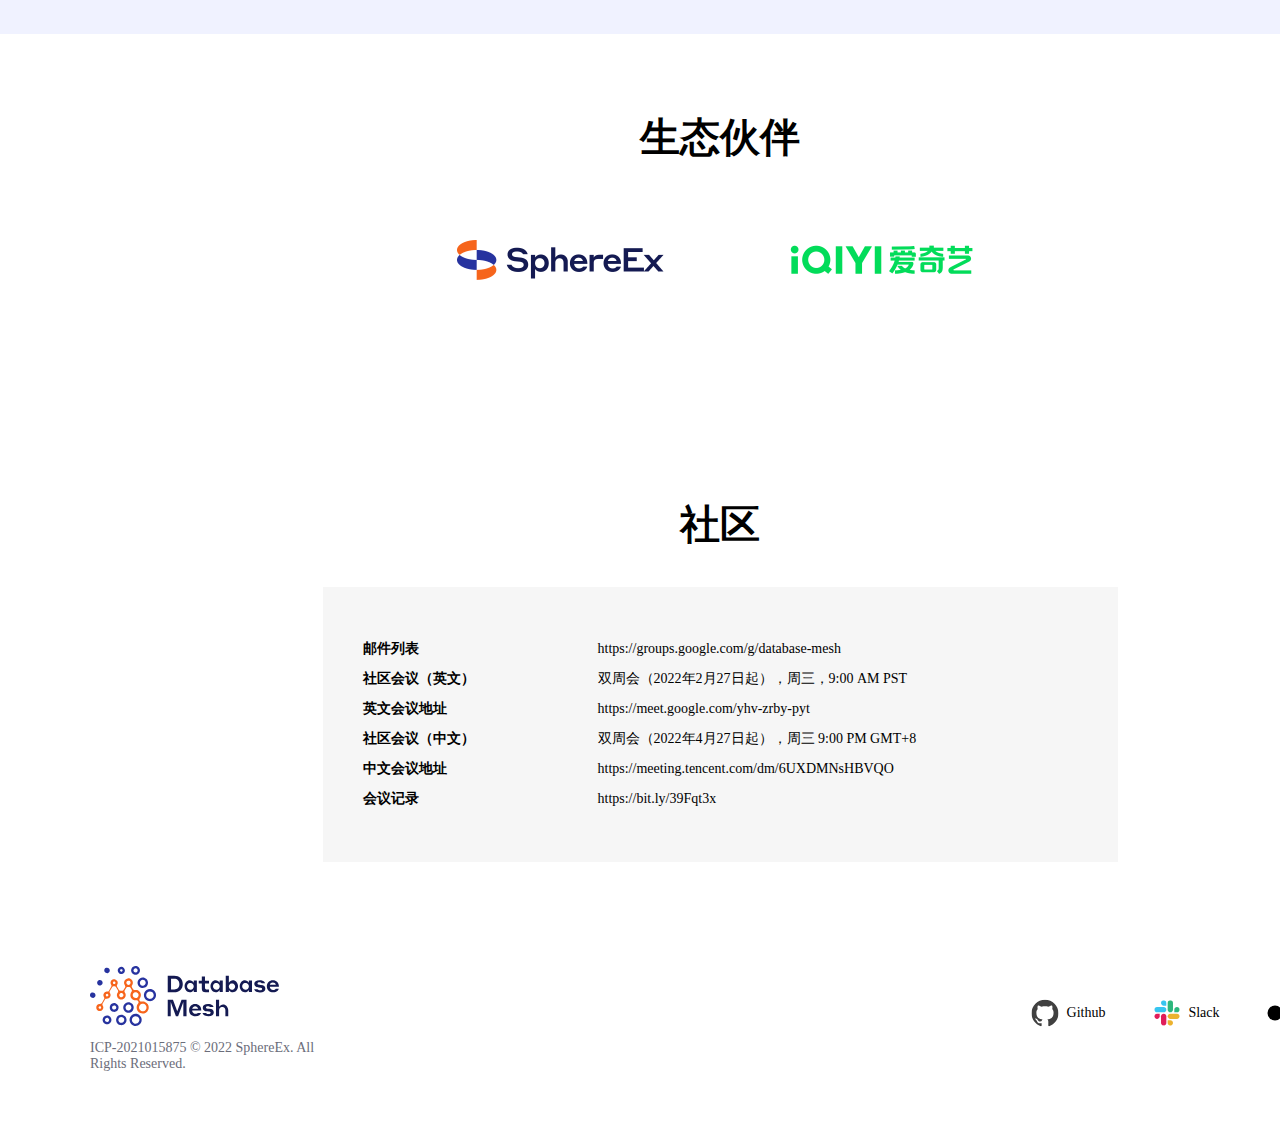
==== commit f14e7816: "feat:add supporters iqiyi" ====
--- a/index_zh.html
+++ b/index_zh.html
@@ -92,7 +92,10 @@
 
     <section class="wrap supporters">
       <h3>生态伙伴</h3>
-      <img src="images/sphereex.svg" />
+      <div class="list">
+        <img src="images/sphereex.png" />
+        <img src="images/iqiyi.png" />
+      </div>
     </section>
 
     <section class="wrap community" id="community">
@@ -104,7 +107,7 @@
             </p>
             <p>
                 <span>社区会议（英文）</span>
-                双周会（2022年2月16日起），周三 9:00 AM PST
+                双周会（2022年2月27日起），周三，9:00 AM PST
             </p>
             <p><span>英文会议地址</span><a href="https://meet.google.com/yhv-zrby-pyt" target="_blank">https://meet.google.com/yhv-zrby-pyt</a></p>
             <p>
@@ -295,4 +298,4 @@
   })
   </script>
 </body>
-</html>
+</html>--- a/style/style.css
+++ b/style/style.css
@@ -140,10 +140,15 @@
     line-height: 24px;
 }
 
+.supporters .list{
+    display: flex;
+    justify-content: center;
+}
+
 .supporters img{
     display: block;
-    height: 101px;
-    margin: 40px auto 80px;
+    height: 100px;
+    margin: 10px 10px 111px;
 }
 
 .community, .supporters{
@@ -154,7 +159,7 @@
     font-weight: bold;
     text-align: center;
     margin:0 0 40px;
-    font-family: Styrene A Web,sans-serif;
+    font-family: Styrene A Web,sans-serif ;
 }
 .community .content{
     width: 715px;
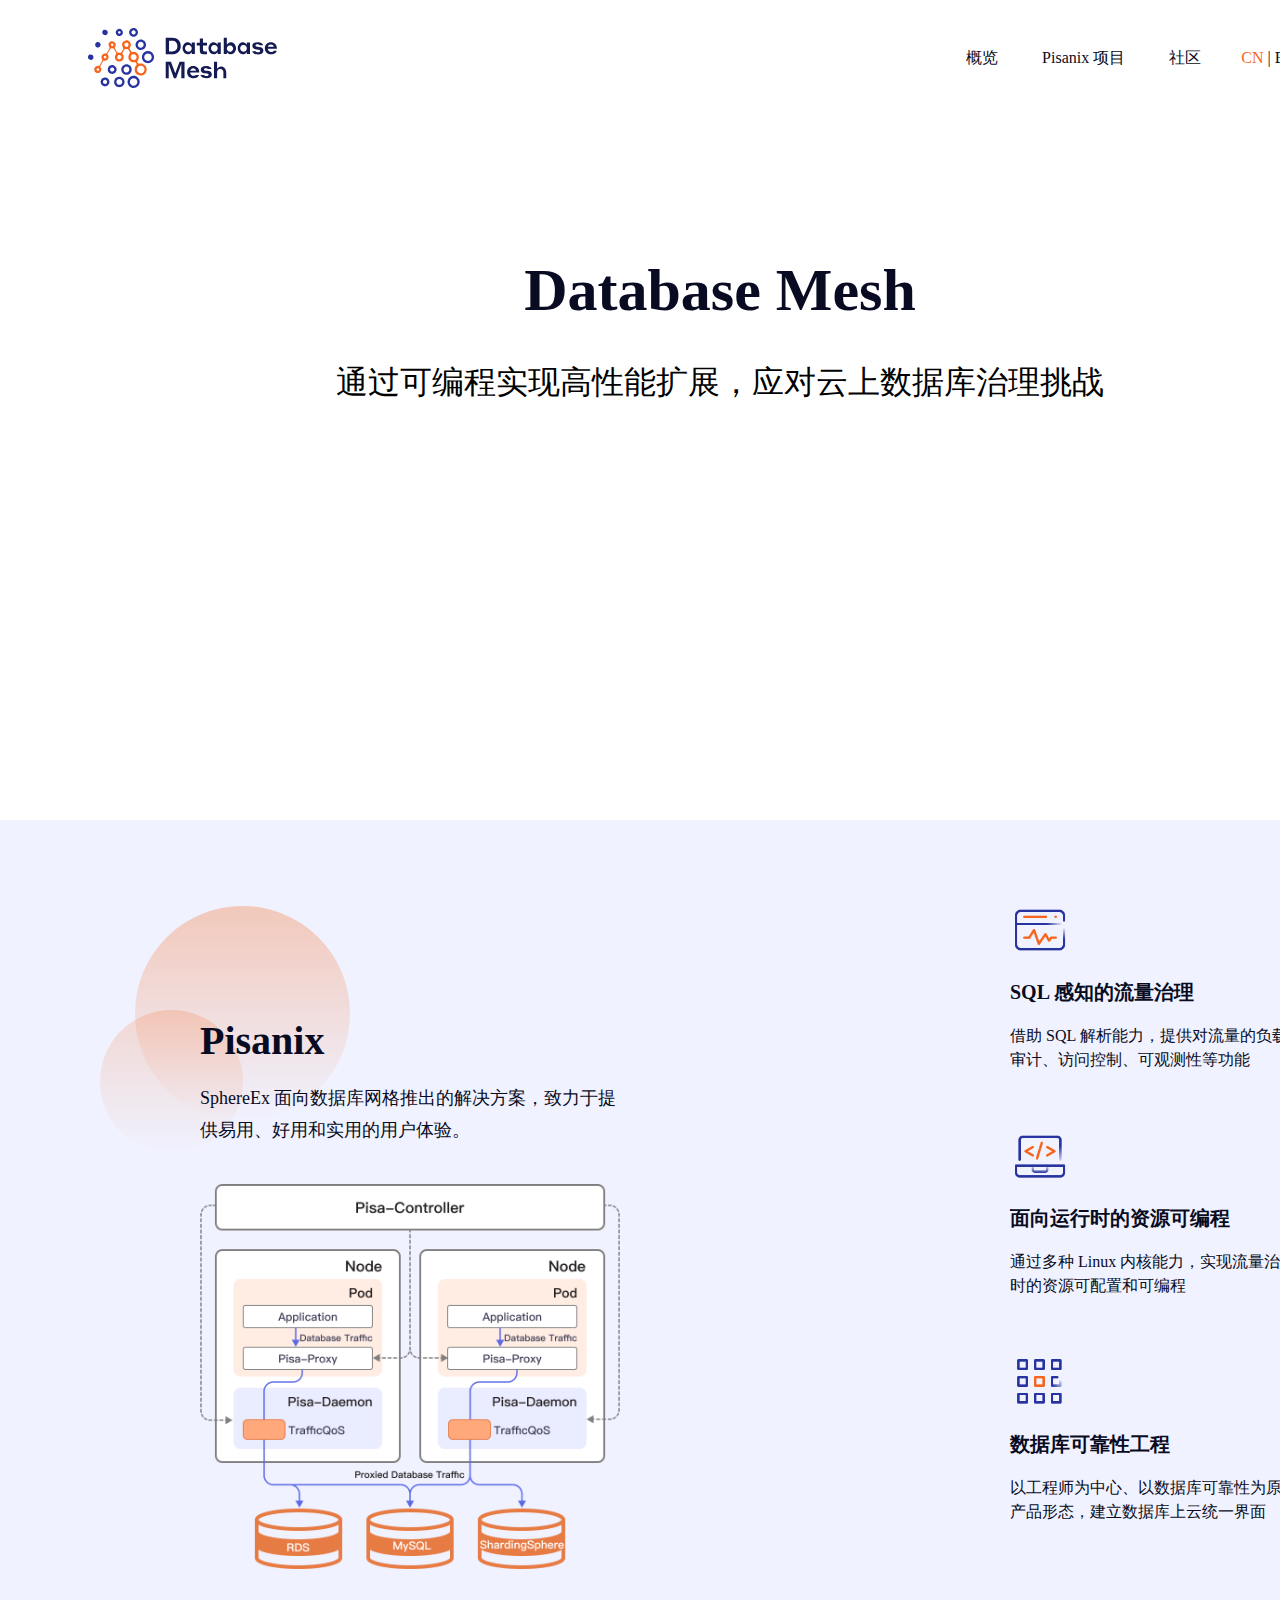
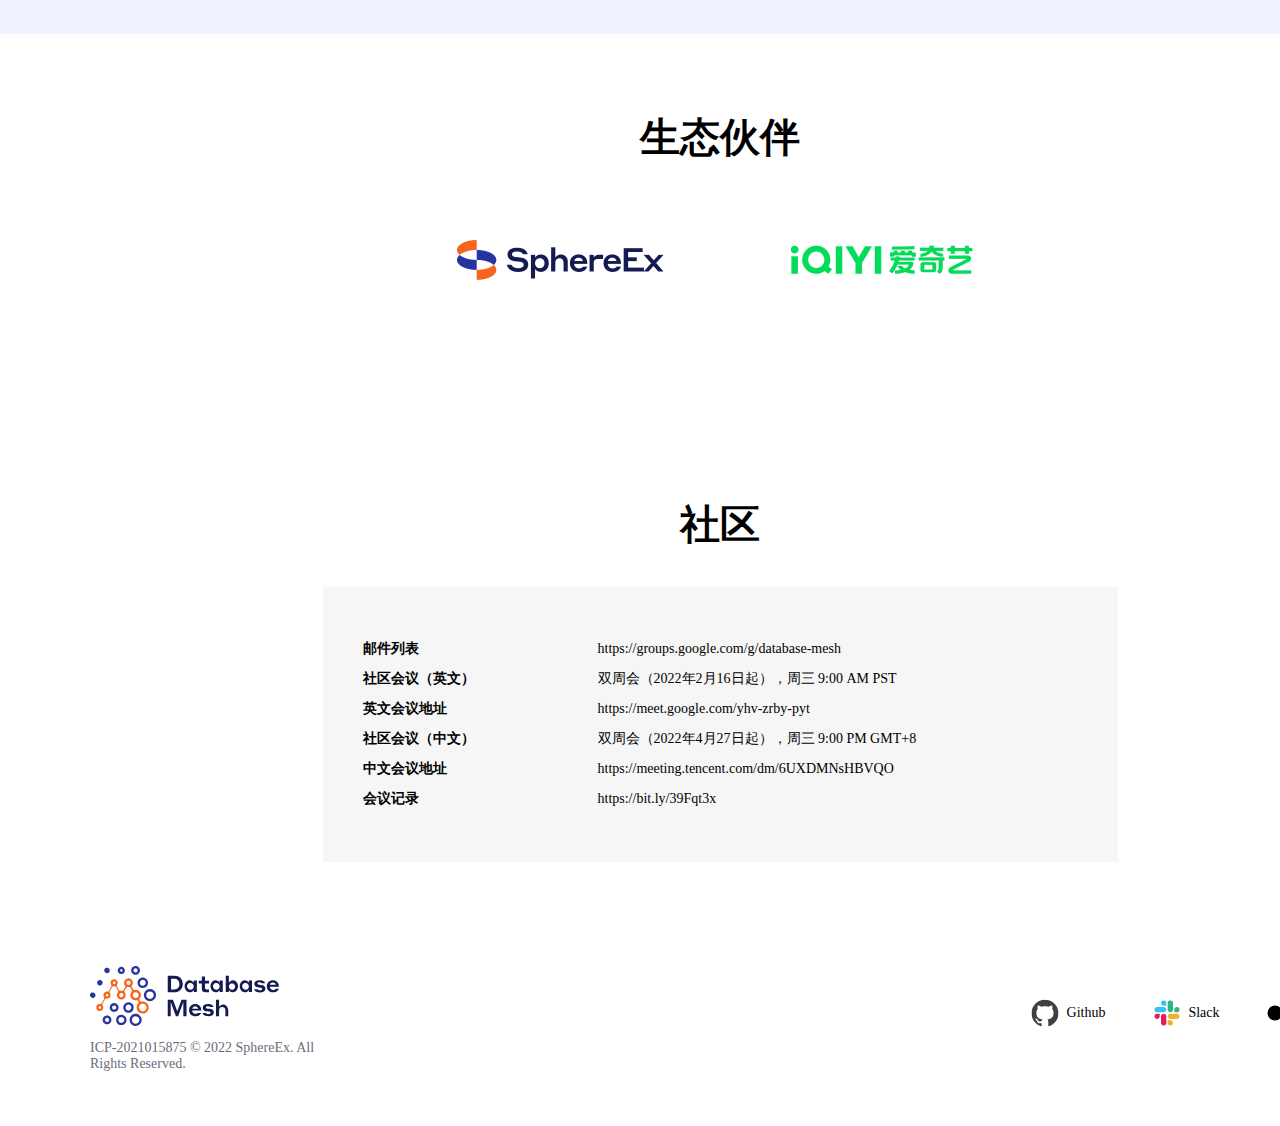
==== commit 5848166d: "Merge branch 'main' of github.com:database-mesh/official-site" ====
--- a/index_zh.html
+++ b/index_zh.html
@@ -107,7 +107,7 @@
             </p>
             <p>
                 <span>社区会议（英文）</span>
-                双周会（2022年2月27日起），周三，9:00 AM PST
+                双周会（2022年2月16日起），周三 9:00 AM PST
             </p>
             <p><span>英文会议地址</span><a href="https://meet.google.com/yhv-zrby-pyt" target="_blank">https://meet.google.com/yhv-zrby-pyt</a></p>
             <p>
@@ -298,4 +298,4 @@
   })
   </script>
 </body>
-</html>+</html>
